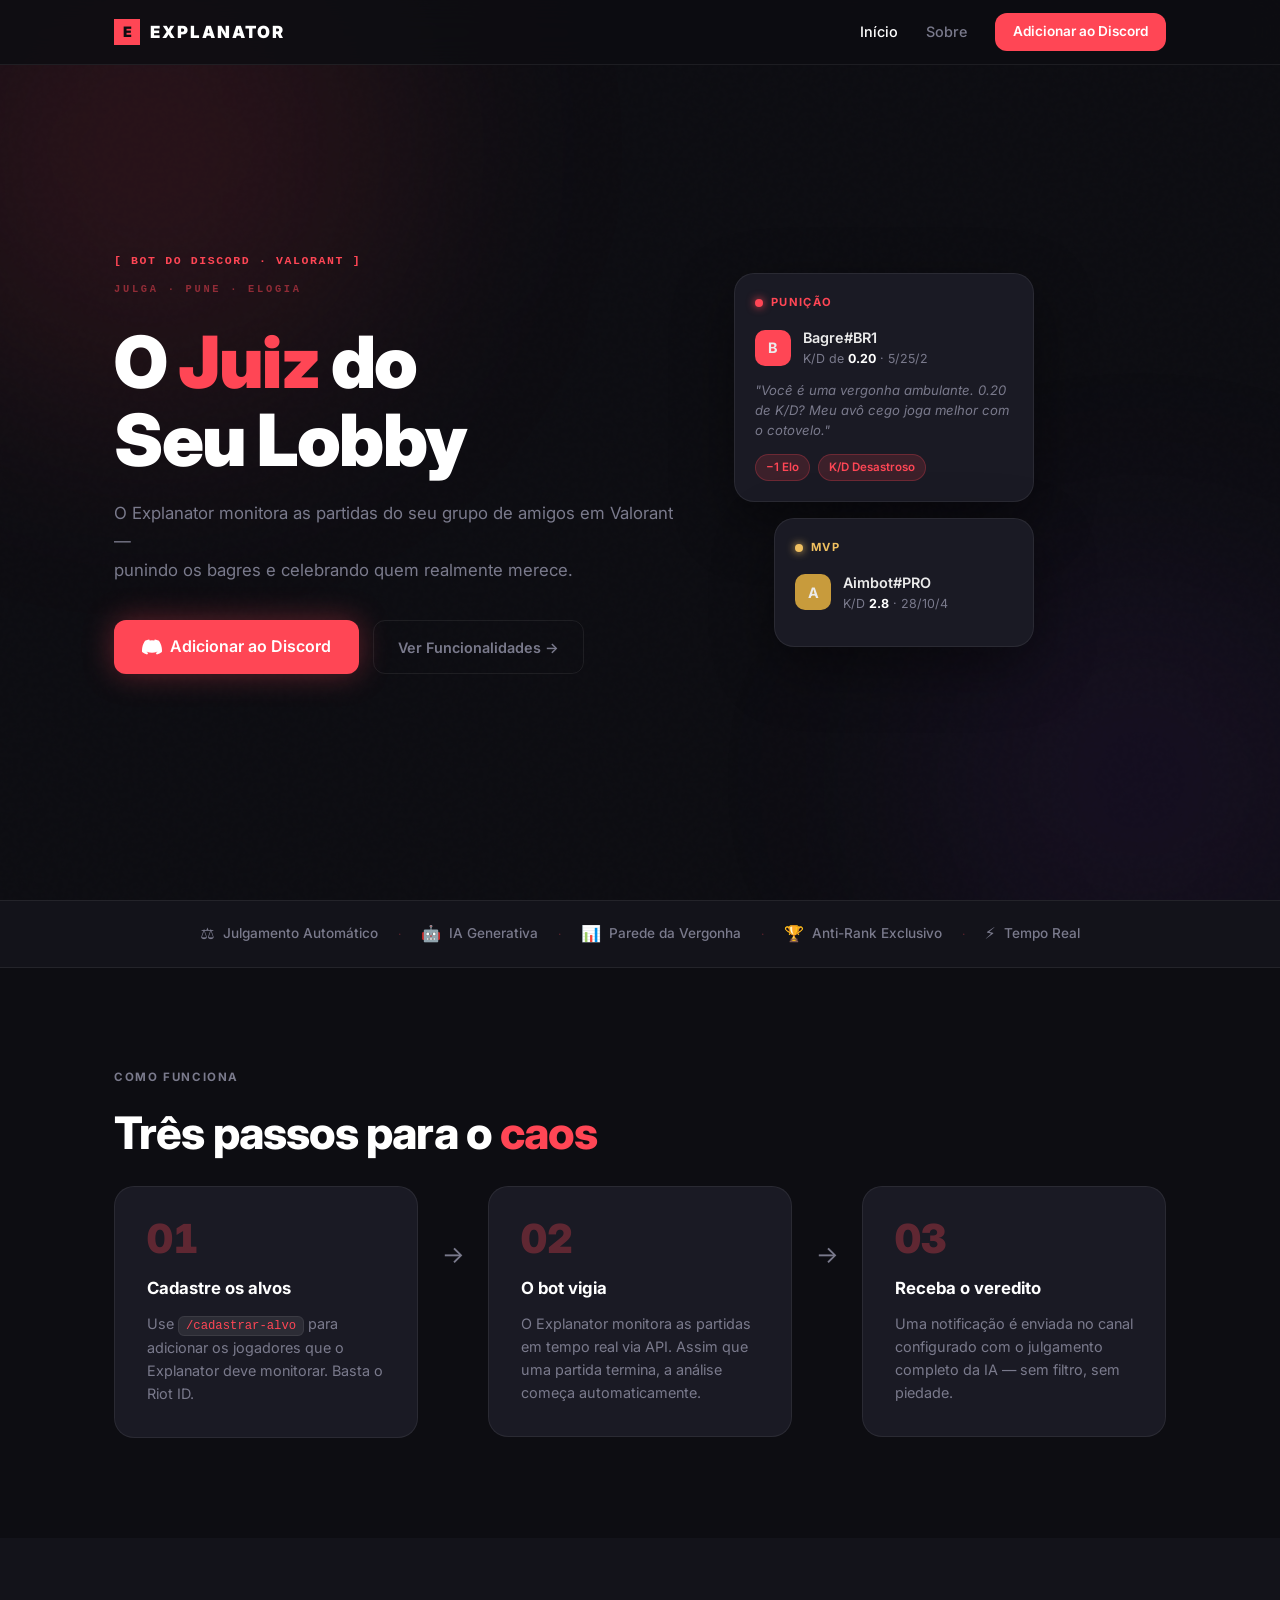
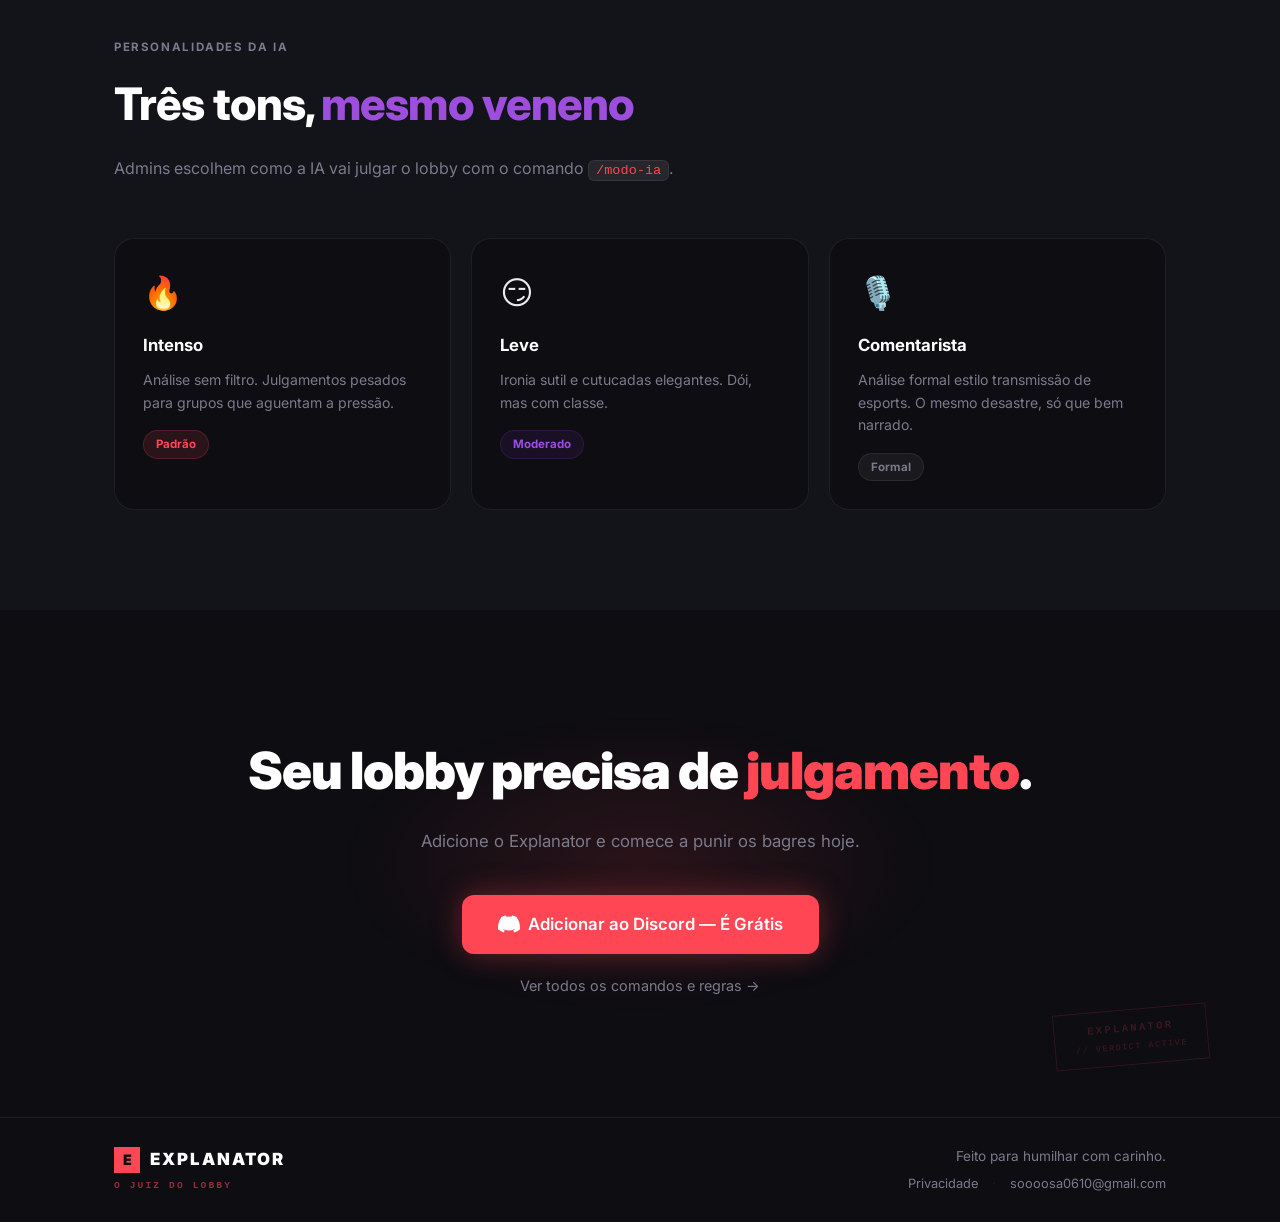
==== website/index.html @ d14800c5 "site do bot" ====
<!DOCTYPE html>
<html lang="pt-BR">
<head>
  <meta charset="UTF-8" />
  <meta name="viewport" content="width=device-width, initial-scale=1.0" />
  <title>Explanator — O Juiz do Lobby</title>
  <link rel="stylesheet" href="styles.css" />
  <link rel="preconnect" href="https://fonts.googleapis.com" />
  <link href="https://fonts.googleapis.com/css2?family=Inter:wght@300;400;500;600;700;900&display=swap" rel="stylesheet" />
</head>
<body>

  <!-- NAV -->
  <nav class="nav">
    <div class="nav-inner">
      <a href="index.html" class="nav-logo">
        <span class="logo-mark">E</span>
        <span class="logo-text">EXPLANATOR</span>
      </a>
      <div class="nav-links">
        <a href="index.html" class="nav-link active">Início</a>
        <a href="sobre.html" class="nav-link">Sobre</a>
        <a href="https://discord.com/oauth2/authorize?client_id=1485752489520136362&permissions=8&integration_type=0&scope=bot+applications.commands" target="_blank" class="btn btn-nav">Adicionar ao Discord</a>
      </div>
    </div>
  </nav>

  <!-- HERO -->
  <section class="hero">
    <div class="hero-noise"></div>
    <div class="hero-glow glow-red"></div>
    <div class="hero-glow glow-purple"></div>

    <div class="hero-inner">
    <div class="hero-content">
      <div class="hero-tag">[ Bot do Discord · Valorant ]</div>
      <div class="brand-tagline">JULGA · PUNE · ELOGIA</div>
      <h1 class="hero-title">
        O <span class="text-red">Juiz</span> do<br />Seu Lobby
      </h1>
      <p class="hero-subtitle">
        O Explanator monitora as partidas do seu grupo de amigos em Valorant —<br />
        punindo os bagres e celebrando quem realmente merece.
      </p>
      <div class="hero-actions">
        <a href="https://discord.com/oauth2/authorize?client_id=1485752489520136362&permissions=8&integration_type=0&scope=bot+applications.commands" target="_blank" class="btn btn-primary">
          <svg width="20" height="20" viewBox="0 0 24 24" fill="currentColor"><path d="M20.317 4.37a19.791 19.791 0 0 0-4.885-1.515.074.074 0 0 0-.079.037c-.21.375-.444.864-.608 1.25a18.27 18.27 0 0 0-5.487 0 12.64 12.64 0 0 0-.617-1.25.077.077 0 0 0-.079-.037A19.736 19.736 0 0 0 3.677 4.37a.07.07 0 0 0-.032.027C.533 9.046-.32 13.58.099 18.057a.082.082 0 0 0 .031.057 19.9 19.9 0 0 0 5.993 3.03.078.078 0 0 0 .084-.028c.462-.63.874-1.295 1.226-1.994a.076.076 0 0 0-.041-.106 13.107 13.107 0 0 1-1.872-.892.077.077 0 0 1-.008-.128 10.2 10.2 0 0 0 .372-.292.074.074 0 0 1 .077-.01c3.928 1.793 8.18 1.793 12.062 0a.074.074 0 0 1 .078.01c.12.098.246.198.373.292a.077.077 0 0 1-.006.127 12.299 12.299 0 0 1-1.873.892.077.077 0 0 0-.041.107c.36.698.772 1.362 1.225 1.993a.076.076 0 0 0 .084.028 19.839 19.839 0 0 0 6.002-3.03.077.077 0 0 0 .032-.054c.5-5.177-.838-9.674-3.549-13.66a.061.061 0 0 0-.031-.03z"/></svg>
          Adicionar ao Discord
        </a>
        <a href="sobre.html" class="btn btn-ghost">Ver Funcionalidades →</a>
      </div>
    </div>

    <div class="hero-card-float">
      <div class="notif-card">
        <div class="notif-header">
          <span class="notif-dot red"></span>
          <span class="notif-label">PUNIÇÃO</span>
        </div>
        <div class="notif-player">
          <div class="notif-avatar red">B</div>
          <div>
            <div class="notif-name">Bagre#BR1</div>
            <div class="notif-sub">K/D de <strong>0.20</strong> · 5/25/2</div>
          </div>
        </div>
        <p class="notif-text">"Você é uma vergonha ambulante. 0.20 de K/D? Meu avô cego joga melhor com o cotovelo."</p>
        <div class="notif-footer">
          <span class="tag red">−1 Elo</span>
          <span class="tag red">K/D Desastroso</span>
        </div>
      </div>

      <div class="notif-card notif-card-sm">
        <div class="notif-header">
          <span class="notif-dot gold"></span>
          <span class="notif-label gold">MVP</span>
        </div>
        <div class="notif-player">
          <div class="notif-avatar gold">A</div>
          <div>
            <div class="notif-name">Aimbot#PRO</div>
            <div class="notif-sub">K/D <strong>2.8</strong> · 28/10/4</div>
          </div>
        </div>
      </div>
    </div>
    </div>
  </section>

  <!-- FEATURES STRIP -->
  <section class="features-strip">
    <div class="strip-inner">
      <div class="feature-item"><span class="feature-icon">⚖️</span><span>Julgamento Automático</span></div>
      <div class="feature-sep">·</div>
      <div class="feature-item"><span class="feature-icon">🤖</span><span>IA Generativa</span></div>
      <div class="feature-sep">·</div>
      <div class="feature-item"><span class="feature-icon">📊</span><span>Parede da Vergonha</span></div>
      <div class="feature-sep">·</div>
      <div class="feature-item"><span class="feature-icon">🏆</span><span>Anti-Rank Exclusivo</span></div>
      <div class="feature-sep">·</div>
      <div class="feature-item"><span class="feature-icon">⚡</span><span>Tempo Real</span></div>
    </div>
  </section>

  <!-- HOW IT WORKS -->
  <section class="section">
    <div class="container">
      <div class="section-label">Como Funciona</div>
      <h2 class="section-title">Três passos para o <span class="text-red">caos</span></h2>

      <div class="steps">
        <div class="step">
          <div class="step-num">01</div>
          <h3>Cadastre os alvos</h3>
          <p>Use <code>/cadastrar-alvo</code> para adicionar os jogadores que o Explanator deve monitorar. Basta o Riot ID.</p>
        </div>
        <div class="step-arrow">→</div>
        <div class="step">
          <div class="step-num">02</div>
          <h3>O bot vigia</h3>
          <p>O Explanator monitora as partidas em tempo real via API. Assim que uma partida termina, a análise começa automaticamente.</p>
        </div>
        <div class="step-arrow">→</div>
        <div class="step">
          <div class="step-num">03</div>
          <h3>Receba o veredito</h3>
          <p>Uma notificação é enviada no canal configurado com o julgamento completo da IA — sem filtro, sem piedade.</p>
        </div>
      </div>
    </div>
  </section>

  <!-- PERSONAS -->
  <section class="section section-dark">
    <div class="container">
      <div class="section-label">Personalidades da IA</div>
      <h2 class="section-title">Três tons, <span class="text-purple">mesmo veneno</span></h2>
      <p class="section-desc">Admins escolhem como a IA vai julgar o lobby com o comando <code>/modo-ia</code>.</p>

      <div class="personas">
        <div class="persona-card">
          <div class="persona-icon">🔥</div>
          <div class="persona-name">Intenso</div>
          <p>Análise sem filtro. Julgamentos pesados para grupos que aguentam a pressão.</p>
          <div class="persona-tag red">Padrão</div>
        </div>
        <div class="persona-card">
          <div class="persona-icon">😏</div>
          <div class="persona-name">Leve</div>
          <p>Ironia sutil e cutucadas elegantes. Dói, mas com classe.</p>
          <div class="persona-tag purple">Moderado</div>
        </div>
        <div class="persona-card">
          <div class="persona-icon">🎙️</div>
          <div class="persona-name">Comentarista</div>
          <p>Análise formal estilo transmissão de esports. O mesmo desastre, só que bem narrado.</p>
          <div class="persona-tag gray">Formal</div>
        </div>
      </div>
    </div>
  </section>

  <!-- CTA -->
  <section class="cta-section">
    <div class="cta-glow"></div>
    <div class="cta-stamp">
      <span>EXPLANATOR</span>
      <span class="stamp-sub">// VERDICT ACTIVE</span>
    </div>
    <div class="container cta-inner">
      <h2 class="cta-title">Seu lobby precisa de <span class="text-red">julgamento</span>.</h2>
      <p class="cta-sub">Adicione o Explanator e comece a punir os bagres hoje.</p>
      <a href="https://discord.com/oauth2/authorize?client_id=1485752489520136362&permissions=8&integration_type=0&scope=bot+applications.commands" target="_blank" class="btn btn-primary btn-lg">
        <svg width="22" height="22" viewBox="0 0 24 24" fill="currentColor"><path d="M20.317 4.37a19.791 19.791 0 0 0-4.885-1.515.074.074 0 0 0-.079.037c-.21.375-.444.864-.608 1.25a18.27 18.27 0 0 0-5.487 0 12.64 12.64 0 0 0-.617-1.25.077.077 0 0 0-.079-.037A19.736 19.736 0 0 0 3.677 4.37a.07.07 0 0 0-.032.027C.533 9.046-.32 13.58.099 18.057a.082.082 0 0 0 .031.057 19.9 19.9 0 0 0 5.993 3.03.078.078 0 0 0 .084-.028c.462-.63.874-1.295 1.226-1.994a.076.076 0 0 0-.041-.106 13.107 13.107 0 0 1-1.872-.892.077.077 0 0 1-.008-.128 10.2 10.2 0 0 0 .372-.292.074.074 0 0 1 .077-.01c3.928 1.793 8.18 1.793 12.062 0a.074.074 0 0 1 .078.01c.12.098.246.198.373.292a.077.077 0 0 1-.006.127 12.299 12.299 0 0 1-1.873.892.077.077 0 0 0-.041.107c.36.698.772 1.362 1.225 1.993a.076.076 0 0 0 .084.028 19.839 19.839 0 0 0 6.002-3.03.077.077 0 0 0 .032-.054c.5-5.177-.838-9.674-3.549-13.66a.061.061 0 0 0-.031-.03z"/></svg>
        Adicionar ao Discord — É Grátis
      </a>
      <a href="sobre.html" class="cta-link">Ver todos os comandos e regras →</a>
    </div>
  </section>

  <!-- FOOTER -->
  <footer class="footer">
    <div class="container footer-inner">
      <div class="footer-brand">
        <span class="nav-logo">
          <span class="logo-mark">E</span>
          <span class="logo-text">EXPLANATOR</span>
        </span>
        <span class="footer-tagline">O JUIZ DO LOBBY</span>
      </div>
      <div class="footer-right">
        <span class="footer-copy">Feito para humilhar com carinho.</span>
        <div class="footer-links">
          <a href="privacidade.html" class="footer-link">Privacidade</a>
          <span class="footer-sep">·</span>
          <a href="mailto:soooosa0610@gmail.com" class="footer-link">soooosa0610@gmail.com</a>
        </div>
      </div>
    </div>
  </footer>

  <script src="script.js"></script>
</body>
</html>
---- website/styles.css ----
/* === RESET & BASE === */
*, *::before, *::after { box-sizing: border-box; margin: 0; padding: 0; }

:root {
  --red:       #FF4655;
  --red-dark:  #BD3944;
  --purple:    #7B2FBE;
  --purple-lt: #9D4EDD;
  --gold:      #C89B3C;
  --gold-lt:   #F0C060;
  --bg:        #0D0D12;
  --bg-2:      #13131A;
  --bg-3:      #1A1A24;
  --border:    rgba(255,255,255,0.07);
  --text:      #EBEBEB;
  --text-muted:#7A7A8C;
  --radius:    12px;
  --radius-lg: 20px;

  /* Emil Kowalski: custom easing curves — built-in easings are too weak */
  --ease-out:    cubic-bezier(0.23, 1, 0.32, 1);
  --ease-in-out: cubic-bezier(0.77, 0, 0.175, 1);
  --ease-ui:     cubic-bezier(0.16, 1, 0.3, 1);
}

html { scroll-behavior: smooth; }

body {
  font-family: 'Inter', system-ui, sans-serif;
  background: var(--bg);
  color: var(--text);
  line-height: 1.6;
  overflow-x: hidden;
}

a { color: inherit; text-decoration: none; }
strong { color: #fff; }
code {
  background: rgba(255,255,255,0.08);
  border: 1px solid var(--border);
  border-radius: 6px;
  padding: 2px 7px;
  font-size: 0.85em;
  font-family: 'Courier New', monospace;
  color: var(--red);
  white-space: nowrap;
}

.container { max-width: 1100px; margin: 0 auto; padding: 0 24px; }

/* === NAV === */
.nav {
  position: fixed;
  top: 0; left: 0; right: 0;
  z-index: 100;
  background: rgba(13,13,18,0.85);
  backdrop-filter: blur(16px);
  border-bottom: 1px solid var(--border);
  transition: box-shadow 200ms var(--ease-out);
}
.nav-inner {
  max-width: 1100px;
  margin: 0 auto;
  padding: 0 24px;
  height: 64px;
  display: flex;
  align-items: center;
  justify-content: space-between;
}
.nav-logo {
  display: inline-flex;
  align-items: center;
  gap: 10px;
  cursor: pointer;
  text-decoration: none;
  color: inherit;
}
.logo-mark {
  display: inline-flex;
  align-items: center;
  justify-content: center;
  width: 26px;
  height: 26px;
  background: var(--red);
  color: #0D0D12;
  font-weight: 900;
  font-size: 0.9rem;
  letter-spacing: -0.04em;
  flex-shrink: 0;
}
.logo-text {
  font-weight: 900;
  font-size: 1.05rem;
  letter-spacing: 0.12em;
  color: #fff;
}
.nav-links { display: flex; align-items: center; gap: 28px; }
.nav-link {
  font-size: 0.9rem;
  color: var(--text-muted);
  font-weight: 500;
  transition: color 180ms var(--ease-out);
}
.nav-link:hover, .nav-link.active { color: #fff; }

/* === BUTTONS ===
   Emil: specify exact transition properties, never `all`
   Emil: scale(0.97) on :active gives instant tactile feedback */
.btn {
  display: inline-flex;
  align-items: center;
  gap: 8px;
  padding: 10px 20px;
  border-radius: var(--radius);
  font-weight: 600;
  font-size: 0.9rem;
  cursor: pointer;
  transition: background-color 160ms var(--ease-out),
              transform 160ms var(--ease-out),
              box-shadow 160ms var(--ease-out),
              border-color 160ms var(--ease-out),
              color 160ms var(--ease-out);
  border: none;
  white-space: nowrap;
}
.btn:active { transform: scale(0.97); }

.btn-nav {
  background: var(--red);
  color: #fff;
  padding: 8px 18px;
  font-size: 0.85rem;
}
.btn-nav:active { transform: scale(0.97); }

.btn-primary {
  background: var(--red);
  color: #fff;
  padding: 14px 28px;
  font-size: 1rem;
  box-shadow: 0 0 30px rgba(255,70,85,0.35);
}
.btn-primary:active {
  transform: scale(0.97);
  box-shadow: 0 0 20px rgba(255,70,85,0.25);
}

.btn-ghost {
  background: transparent;
  color: var(--text-muted);
  border: 1px solid var(--border);
  padding: 14px 24px;
}
.btn-ghost:active { transform: scale(0.97); }
.btn-lg { padding: 16px 36px; font-size: 1.05rem; }

/* Hover only on devices that support it */
@media (hover: hover) and (pointer: fine) {
  .btn-nav:hover { background: var(--red-dark); transform: translateY(-1px); }
  .btn-primary:hover {
    background: var(--red-dark);
    transform: translateY(-2px);
    box-shadow: 0 0 40px rgba(255,70,85,0.5);
  }
  .btn-ghost:hover {
    color: #fff;
    border-color: rgba(255,255,255,0.2);
    background: rgba(255,255,255,0.04);
  }
}

/* === HERO === */
.hero {
  min-height: 100vh;
  position: relative;
  overflow: hidden;
  display: flex;
  align-items: center;
}

.hero-inner {
  position: relative;
  z-index: 1;
  max-width: 1100px;
  width: 100%;
  margin: 0 auto;
  padding: 100px 24px 80px;
  display: flex;
  align-items: center;
  gap: 60px;
}

.hero-noise {
  position: fixed;
  inset: 0;
  background-image: url("data:image/svg+xml,%3Csvg viewBox='0 0 200 200' xmlns='http://www.w3.org/2000/svg'%3E%3Cfilter id='n'%3E%3CfeTurbulence type='fractalNoise' baseFrequency='0.9' numOctaves='4' stitchTiles='stitch'/%3E%3C/filter%3E%3Crect width='100%25' height='100%25' filter='url(%23n)' opacity='0.03'/%3E%3C/svg%3E");
  pointer-events: none;
  z-index: 0;
  opacity: 0.4;
}

.hero-glow {
  position: absolute;
  border-radius: 50%;
  filter: blur(120px);
  pointer-events: none;
  z-index: 0;
}
.glow-red {
  width: 500px; height: 500px;
  background: rgba(255,70,85,0.12);
  top: -100px; left: -100px;
}
.glow-purple {
  width: 400px; height: 400px;
  background: rgba(123,47,190,0.1);
  bottom: -80px; right: -60px;
}

.hero-content {
  flex: 1;
  max-width: 560px;
}
.hero-tag {
  display: inline-block;
  color: var(--red);
  font-size: 0.72rem;
  font-weight: 700;
  letter-spacing: 0.14em;
  text-transform: uppercase;
  margin-bottom: 10px;
  font-family: 'Courier New', monospace;
}
.brand-tagline {
  display: block;
  font-size: 0.65rem;
  font-weight: 700;
  letter-spacing: 0.26em;
  color: rgba(255,70,85,0.5);
  font-family: 'Courier New', monospace;
  text-transform: uppercase;
  margin-bottom: 26px;
}
.hero-title {
  font-size: clamp(2.8rem, 6vw, 4.5rem);
  font-weight: 900;
  line-height: 1.08;
  letter-spacing: -0.02em;
  margin-bottom: 20px;
  color: #fff;
}
.hero-subtitle {
  font-size: 1.05rem;
  color: var(--text-muted);
  line-height: 1.7;
  margin-bottom: 36px;
}
.hero-actions { display: flex; gap: 14px; flex-wrap: wrap; }

/* Emil: sine-in-out (0.37,0,0.63,1) para oscilação contínua.
   A curva custom --ease-in-out é agressiva demais para loops — quase para
   nos extremos e acelera forte no meio, criando o aspecto "travado". */
.hero-card-float {
  position: relative;
  z-index: 1;
  flex-shrink: 0;
  display: flex;
  flex-direction: column;
  gap: 16px;
  animation: floatMain 5s cubic-bezier(0.37, 0, 0.63, 1) infinite;
}

/* Card menor flutua independente: timing e delay diferentes para não sincronizar */
.notif-card-sm {
  animation: floatSm 4.3s cubic-bezier(0.37, 0, 0.63, 1) infinite;
  animation-delay: -1.8s;
}

@keyframes floatMain {
  0%, 100% { transform: translateY(0px) rotate(-0.4deg); }
  50%       { transform: translateY(-14px) rotate(0.4deg); }
}

@keyframes floatSm {
  0%, 100% { transform: translateY(0px) rotate(0.3deg); }
  50%       { transform: translateY(-7px) rotate(-0.3deg); }
}

.notif-card {
  background: var(--bg-3);
  border: 1px solid var(--border);
  border-radius: var(--radius-lg);
  padding: 20px;
  width: 300px;
  backdrop-filter: blur(10px);
  box-shadow: 0 20px 60px rgba(0,0,0,0.4);
}
.notif-card-sm { width: 260px; align-self: flex-end; }

.notif-header {
  display: flex;
  align-items: center;
  gap: 8px;
  margin-bottom: 14px;
}
.notif-dot {
  width: 8px; height: 8px;
  border-radius: 50%;
  flex-shrink: 0;
}
.notif-dot.red { background: var(--red); box-shadow: 0 0 8px var(--red); }
.notif-dot.gold { background: var(--gold-lt); box-shadow: 0 0 8px var(--gold-lt); }

.notif-label {
  font-size: 0.7rem;
  font-weight: 700;
  letter-spacing: 0.12em;
  color: var(--red);
}
.notif-label.gold { color: var(--gold-lt); }

.notif-player {
  display: flex;
  align-items: center;
  gap: 12px;
  margin-bottom: 12px;
}
.notif-avatar {
  width: 36px; height: 36px;
  border-radius: 10px;
  background: var(--red);
  display: flex;
  align-items: center;
  justify-content: center;
  font-weight: 700;
  font-size: 0.9rem;
  flex-shrink: 0;
}
.notif-avatar.gold { background: var(--gold); }

.notif-name { font-weight: 600; font-size: 0.9rem; }
.notif-sub { font-size: 0.78rem; color: var(--text-muted); }

.notif-text {
  font-size: 0.82rem;
  color: var(--text-muted);
  line-height: 1.5;
  margin-bottom: 14px;
  font-style: italic;
}
.notif-footer { display: flex; gap: 8px; flex-wrap: wrap; }

/* tags */
.tag {
  font-size: 0.72rem;
  font-weight: 600;
  padding: 3px 10px;
  border-radius: 100px;
}
.tag.red { background: rgba(255,70,85,0.15); color: var(--red); border: 1px solid rgba(255,70,85,0.25); }
.tag.purple { background: rgba(123,47,190,0.15); color: var(--purple-lt); border: 1px solid rgba(123,47,190,0.25); }
.tag.gray { background: rgba(255,255,255,0.06); color: var(--text-muted); border: 1px solid var(--border); }
.tag.gold { background: rgba(200,155,60,0.15); color: var(--gold-lt); border: 1px solid rgba(200,155,60,0.25); }

/* === FEATURES STRIP === */
.features-strip {
  border-top: 1px solid var(--border);
  border-bottom: 1px solid var(--border);
  background: var(--bg-2);
  padding: 20px 24px;
}
.strip-inner {
  max-width: 1100px;
  margin: 0 auto;
  display: flex;
  align-items: center;
  justify-content: center;
  gap: 20px;
  flex-wrap: wrap;
}
.feature-item {
  display: flex;
  align-items: center;
  gap: 8px;
  font-size: 0.85rem;
  font-weight: 500;
  color: var(--text-muted);
}
.feature-icon { font-size: 1rem; }
.feature-sep { color: var(--red); opacity: 0.3; font-size: 0.75rem; }

/* === SECTIONS === */
.section { padding: 100px 0; }
.section-dark { background: var(--bg-2); }

.section-label {
  font-size: 0.72rem;
  font-weight: 700;
  letter-spacing: 0.14em;
  text-transform: uppercase;
  color: var(--text-muted);
  margin-bottom: 12px;
}
.red-label { color: var(--red); }
.gold-label { color: var(--gold-lt); }
.purple-label { color: var(--purple-lt); }

.section-title {
  font-size: clamp(1.8rem, 4vw, 2.8rem);
  font-weight: 800;
  letter-spacing: -0.02em;
  margin-bottom: 16px;
  color: #fff;
}
.section-desc {
  color: var(--text-muted);
  font-size: 1rem;
  margin-bottom: 56px;
  max-width: 560px;
}

.text-red { color: var(--red); }
.text-purple { color: var(--purple-lt); }
.text-gold { color: var(--gold-lt); }

/* === STEPS === */
.steps {
  display: flex;
  align-items: flex-start;
  gap: 24px;
  flex-wrap: wrap;
}
.step {
  flex: 1;
  min-width: 220px;
  background: var(--bg-3);
  border: 1px solid var(--border);
  border-radius: var(--radius-lg);
  padding: 32px;
}
.step-num {
  font-size: 2.5rem;
  font-weight: 900;
  color: var(--red);
  opacity: 0.3;
  line-height: 1;
  margin-bottom: 16px;
  font-variant-numeric: tabular-nums;
}
.step h3 { font-size: 1.05rem; font-weight: 700; margin-bottom: 10px; color: #fff; }
.step p { font-size: 0.9rem; color: var(--text-muted); line-height: 1.6; }
.step-arrow {
  font-size: 1.5rem;
  color: var(--text-muted);
  margin-top: 50px;
  flex-shrink: 0;
}

/* === PERSONAS === */
.personas {
  display: grid;
  grid-template-columns: repeat(auto-fit, minmax(240px, 1fr));
  gap: 20px;
}
.persona-card {
  background: var(--bg);
  border: 1px solid var(--border);
  border-radius: var(--radius-lg);
  padding: 28px;
  transition: border-color 200ms var(--ease-out),
              transform 200ms var(--ease-out);
}
.persona-icon { font-size: 2rem; margin-bottom: 14px; }
.persona-name { font-size: 1.05rem; font-weight: 700; color: #fff; margin-bottom: 10px; }
.persona-card p { font-size: 0.88rem; color: var(--text-muted); line-height: 1.6; margin-bottom: 16px; }
.persona-tag { display: inline-block; font-size: 0.72rem; font-weight: 700; padding: 4px 12px; border-radius: 100px; }
.persona-tag.red { background: rgba(255,70,85,0.12); color: var(--red); border: 1px solid rgba(255,70,85,0.2); }
.persona-tag.purple { background: rgba(123,47,190,0.12); color: var(--purple-lt); border: 1px solid rgba(123,47,190,0.2); }
.persona-tag.gray { background: rgba(255,255,255,0.05); color: var(--text-muted); border: 1px solid var(--border); }

@media (hover: hover) and (pointer: fine) {
  .persona-card:hover { border-color: rgba(255,255,255,0.15); transform: translateY(-4px); }
}

/* === CTA === */
.cta-section {
  padding: 120px 24px;
  text-align: center;
  position: relative;
  overflow: hidden;
}
.cta-glow {
  position: absolute;
  width: 600px; height: 300px;
  background: radial-gradient(ellipse, rgba(255,70,85,0.12) 0%, transparent 70%);
  top: 50%; left: 50%;
  transform: translate(-50%, -50%);
  pointer-events: none;
}
.cta-inner { position: relative; z-index: 1; }
.cta-title {
  font-size: clamp(2rem, 5vw, 3.2rem);
  font-weight: 900;
  letter-spacing: -0.02em;
  margin-bottom: 16px;
  color: #fff;
}
.cta-sub { font-size: 1.05rem; color: var(--text-muted); margin-bottom: 40px; }
.cta-link {
  display: block;
  margin-top: 20px;
  font-size: 0.9rem;
  color: var(--text-muted);
  transition: color 180ms var(--ease-out);
}
.cta-link:hover { color: #fff; }

.cta-stamp {
  position: absolute;
  bottom: 52px;
  right: 72px;
  display: flex;
  flex-direction: column;
  align-items: center;
  gap: 3px;
  border: 1.5px solid rgba(255,70,85,0.15);
  padding: 10px 20px;
  transform: rotate(-5deg);
  pointer-events: none;
  font-family: 'Courier New', monospace;
  font-weight: 700;
  letter-spacing: 0.22em;
  color: rgba(255,70,85,0.18);
  font-size: 0.66rem;
  text-transform: uppercase;
  user-select: none;
}
.stamp-sub {
  font-size: 0.55rem;
  letter-spacing: 0.15em;
  opacity: 0.85;
}
@media (max-width: 860px) { .cta-stamp { display: none; } }

/* === FOOTER === */
.footer {
  border-top: 1px solid var(--border);
  padding: 28px 24px;
}
.footer-inner {
  display: flex;
  align-items: center;
  justify-content: space-between;
  flex-wrap: wrap;
  gap: 12px;
}
.footer-copy { font-size: 0.85rem; color: var(--text-muted); }
.footer-brand { display: flex; flex-direction: column; gap: 5px; }
.footer-tagline {
  font-size: 0.6rem;
  font-weight: 700;
  letter-spacing: 0.22em;
  color: rgba(255,70,85,0.55);
  font-family: 'Courier New', monospace;
  text-transform: uppercase;
}
.footer-right {
  display: flex;
  flex-direction: column;
  align-items: flex-end;
  gap: 6px;
}
.footer-links { display: flex; align-items: center; gap: 14px; }
.footer-link {
  font-size: 0.8rem;
  color: var(--text-muted);
  transition: color 180ms var(--ease-out);
}
.footer-link:hover { color: #fff; }
.footer-sep { color: var(--border); font-size: 0.8rem; }

/* === PRIVACY DOC === */
.privacy-doc {
  max-width: 760px;
  display: flex;
  flex-direction: column;
  gap: 48px;
}
.privacy-block h2 {
  font-size: 1rem;
  font-weight: 700;
  color: #fff;
  margin-bottom: 14px;
}
.privacy-block p {
  font-size: 0.95rem;
  color: var(--text-muted);
  line-height: 1.75;
}
.privacy-block p + p { margin-top: 12px; }
.privacy-list {
  list-style: none;
  padding: 0;
  margin: 14px 0;
  display: flex;
  flex-direction: column;
  gap: 10px;
}
.privacy-list li {
  font-size: 0.92rem;
  color: var(--text-muted);
  line-height: 1.6;
  padding-left: 16px;
  position: relative;
}
.privacy-list li::before {
  content: '·';
  position: absolute;
  left: 0;
  color: var(--red);
  font-weight: 700;
}
.privacy-link {
  color: var(--red);
  text-decoration: underline;
  text-underline-offset: 3px;
  text-decoration-color: rgba(255,70,85,0.4);
  transition: text-decoration-color 180ms var(--ease-out);
}
.privacy-link:hover { text-decoration-color: var(--red); }

/* === PAGE HERO (sobre.html) === */
.page-hero {
  padding: 140px 24px 80px;
  position: relative;
  overflow: hidden;
  border-bottom: 1px solid var(--border);
  background: var(--bg-2);
}
.page-hero-title {
  font-size: clamp(2.2rem, 5vw, 3.4rem);
  font-weight: 900;
  letter-spacing: -0.02em;
  margin-bottom: 14px;
  color: #fff;
}
.page-hero-sub {
  font-size: 1.05rem;
  color: var(--text-muted);
  max-width: 500px;
}
.page-hero-stamp {
  position: absolute;
  top: 50%;
  right: 10%;
  transform: translateY(-50%) rotate(-8deg);
  display: flex;
  flex-direction: column;
  align-items: center;
  gap: 4px;
  border: 1.5px solid rgba(255,70,85,0.12);
  padding: 12px 22px;
  pointer-events: none;
  font-family: 'Courier New', monospace;
  font-weight: 700;
  letter-spacing: 0.22em;
  color: rgba(255,70,85,0.15);
  font-size: 0.68rem;
  text-transform: uppercase;
  user-select: none;
}
.page-hero-stamp .stamp-sub { font-size: 0.56rem; opacity: 0.85; }
@media (max-width: 860px) { .page-hero-stamp { display: none; } }

/* === RULES GRID === */
.rules-grid {
  display: grid;
  grid-template-columns: repeat(auto-fill, minmax(240px, 1fr));
  gap: 20px;
}
.wide-card { grid-column: 1 / -1; }

.rule-card {
  border-radius: var(--radius-lg);
  padding: 28px;
  border: 1px solid;
  transition: transform 200ms var(--ease-out);
}

.red-card {
  background: rgba(255,70,85,0.05);
  border-color: rgba(255,70,85,0.15);
}
.gold-card {
  background: rgba(200,155,60,0.05);
  border-color: rgba(200,155,60,0.15);
}

@media (hover: hover) and (pointer: fine) {
  .rule-card:hover { transform: translateY(-3px); }
}

.rule-icon { font-size: 1.8rem; margin-bottom: 14px; }
.rule-card h3 { font-size: 1rem; font-weight: 700; color: #fff; margin-bottom: 10px; }
.rule-card p { font-size: 0.88rem; color: var(--text-muted); line-height: 1.6; }

.rule-exception {
  margin-top: 16px;
  padding-top: 14px;
  border-top: 1px solid var(--border);
  display: flex;
  align-items: center;
  gap: 10px;
  flex-wrap: wrap;
  font-size: 0.82rem;
  color: var(--text-muted);
}

/* === ANTI-RANK === */
.antirank-layout {
  display: grid;
  grid-template-columns: 1fr 1fr;
  gap: 40px;
  align-items: center;
}
@media (max-width: 700px) { .antirank-layout { grid-template-columns: 1fr; } }

.antirank-item {
  display: flex;
  align-items: flex-start;
  gap: 14px;
  margin-bottom: 24px;
  font-size: 0.95rem;
  color: var(--text-muted);
}
.antirank-bullet {
  width: 10px; height: 10px;
  border-radius: 50%;
  flex-shrink: 0;
  margin-top: 6px;
}
.antirank-bullet.red { background: var(--red); box-shadow: 0 0 8px var(--red); }
.antirank-bullet.gold { background: var(--gold-lt); box-shadow: 0 0 8px var(--gold-lt); }
.antirank-bullet.purple { background: var(--purple-lt); box-shadow: 0 0 8px var(--purple-lt); }
.antirank-bullet.gray { background: var(--text-muted); }

.leaderboard-preview {
  background: var(--bg-3);
  border: 1px solid var(--border);
  border-radius: var(--radius-lg);
  overflow: hidden;
}
.lb-header {
  background: rgba(255,70,85,0.1);
  border-bottom: 1px solid var(--border);
  padding: 14px 20px;
  font-size: 0.8rem;
  font-weight: 700;
  letter-spacing: 0.06em;
  color: var(--red);
}
.lb-row {
  display: flex;
  align-items: center;
  gap: 12px;
  padding: 14px 20px;
  border-bottom: 1px solid var(--border);
  transition: background 150ms var(--ease-out);
}
.lb-row:hover { background: rgba(255,255,255,0.02); }
.lb-row-1 { background: rgba(255,70,85,0.04); }

.lb-pos { font-size: 0.8rem; font-weight: 700; color: var(--text-muted); width: 20px; }
.lb-avatar {
  width: 32px; height: 32px;
  border-radius: 8px;
  background: var(--red);
  display: flex;
  align-items: center;
  justify-content: center;
  font-weight: 700;
  font-size: 0.85rem;
  flex-shrink: 0;
}
.lb-info { flex: 1; }
.lb-name { font-size: 0.88rem; font-weight: 600; display: block; }
.lb-elo { font-size: 0.75rem; color: var(--text-muted); }
.lb-pts { font-size: 0.88rem; font-weight: 700; }
.lb-pts.red { color: var(--red); }
.lb-footer {
  padding: 10px 20px;
  font-size: 0.75rem;
  color: var(--text-muted);
  text-align: right;
}

/* === COMMANDS === */
.cmd-group-label {
  font-size: 0.72rem;
  font-weight: 700;
  letter-spacing: 0.12em;
  text-transform: uppercase;
  color: var(--text-muted);
  margin-bottom: 14px;
  padding-bottom: 10px;
  border-bottom: 1px solid var(--border);
}
.cmd-group-label + .commands-list { margin-bottom: 40px; }

.commands-list {
  display: grid;
  grid-template-columns: repeat(auto-fill, minmax(300px, 1fr));
  gap: 16px;
}
.commands-list-sm {
  grid-template-columns: repeat(auto-fill, minmax(260px, 1fr));
}
.cmd-card {
  background: var(--bg);
  border: 1px solid var(--border);
  border-radius: var(--radius-lg);
  padding: 24px;
  transition: border-color 200ms var(--ease-out),
              transform 200ms var(--ease-out);
}

@media (hover: hover) and (pointer: fine) {
  .cmd-card:hover { border-color: rgba(255,255,255,0.14); transform: translateY(-2px); }
}

.cmd-top {
  display: flex;
  align-items: center;
  justify-content: space-between;
  margin-bottom: 12px;
  gap: 10px;
}
.cmd-name {
  font-family: 'Courier New', monospace;
  font-size: 0.9rem;
  font-weight: 700;
  color: var(--red);
}
.cmd-badge {
  font-size: 0.68rem;
  font-weight: 700;
  padding: 3px 10px;
  border-radius: 100px;
  background: rgba(255,255,255,0.06);
  color: var(--text-muted);
  border: 1px solid var(--border);
  white-space: nowrap;
  flex-shrink: 0;
}
.cmd-badge.red-badge {
  background: rgba(255,70,85,0.1);
  color: var(--red);
  border-color: rgba(255,70,85,0.2);
}
.cmd-card p { font-size: 0.88rem; color: var(--text-muted); line-height: 1.6; }

/* === SCROLL REVEAL
   Emil: animate from scale(0.96)+opacity, never from nothing.
   Emil: ease-out for entering elements — starts fast, feels responsive.
   Emil: stagger with 50ms between siblings for natural cascade. */
.reveal {
  opacity: 0;
  transform: translateY(16px) scale(0.98);
  transition: opacity 400ms var(--ease-out),
              transform 400ms var(--ease-out);
}
.reveal.visible {
  opacity: 1;
  transform: translateY(0) scale(1);
}

/* Stagger for sibling reveals inside the same grid/flex container */
.reveal.visible:nth-child(2) { transition-delay: 50ms; }
.reveal.visible:nth-child(3) { transition-delay: 100ms; }
.reveal.visible:nth-child(4) { transition-delay: 150ms; }
.reveal.visible:nth-child(5) { transition-delay: 200ms; }
.reveal.visible:nth-child(6) { transition-delay: 250ms; }
.reveal.visible:nth-child(7) { transition-delay: 300ms; }

/* === REDUCED MOTION
   Emil: keep opacity fades (aid comprehension), remove movement */
@media (prefers-reduced-motion: reduce) {
  .hero-card-float { animation: none; }
  .notif-card-sm   { animation: none; }
  .reveal {
    transform: none;
    transition: opacity 200ms ease;
  }
  .btn,
  .persona-card,
  .rule-card,
  .cmd-card {
    transition: opacity 150ms ease, color 150ms ease, background-color 150ms ease;
  }
  .btn:active,
  .persona-card:hover,
  .rule-card:hover,
  .cmd-card:hover {
    transform: none;
  }
}

/* === RESPONSIVE === */
@media (max-width: 860px) {
  .hero-inner {
    flex-direction: column;
    align-items: flex-start;
    padding-top: 120px;
  }
  .hero-card-float { align-self: center; }
  .notif-card { width: 100%; max-width: 340px; }
  .step-arrow { display: none; }
  .steps { flex-direction: column; }
  .nav-links .btn-nav { display: none; }
}
@media (max-width: 500px) {
  .hero-card-float { display: none; }
  .strip-inner { gap: 12px; }
  .feature-sep { display: none; }
}
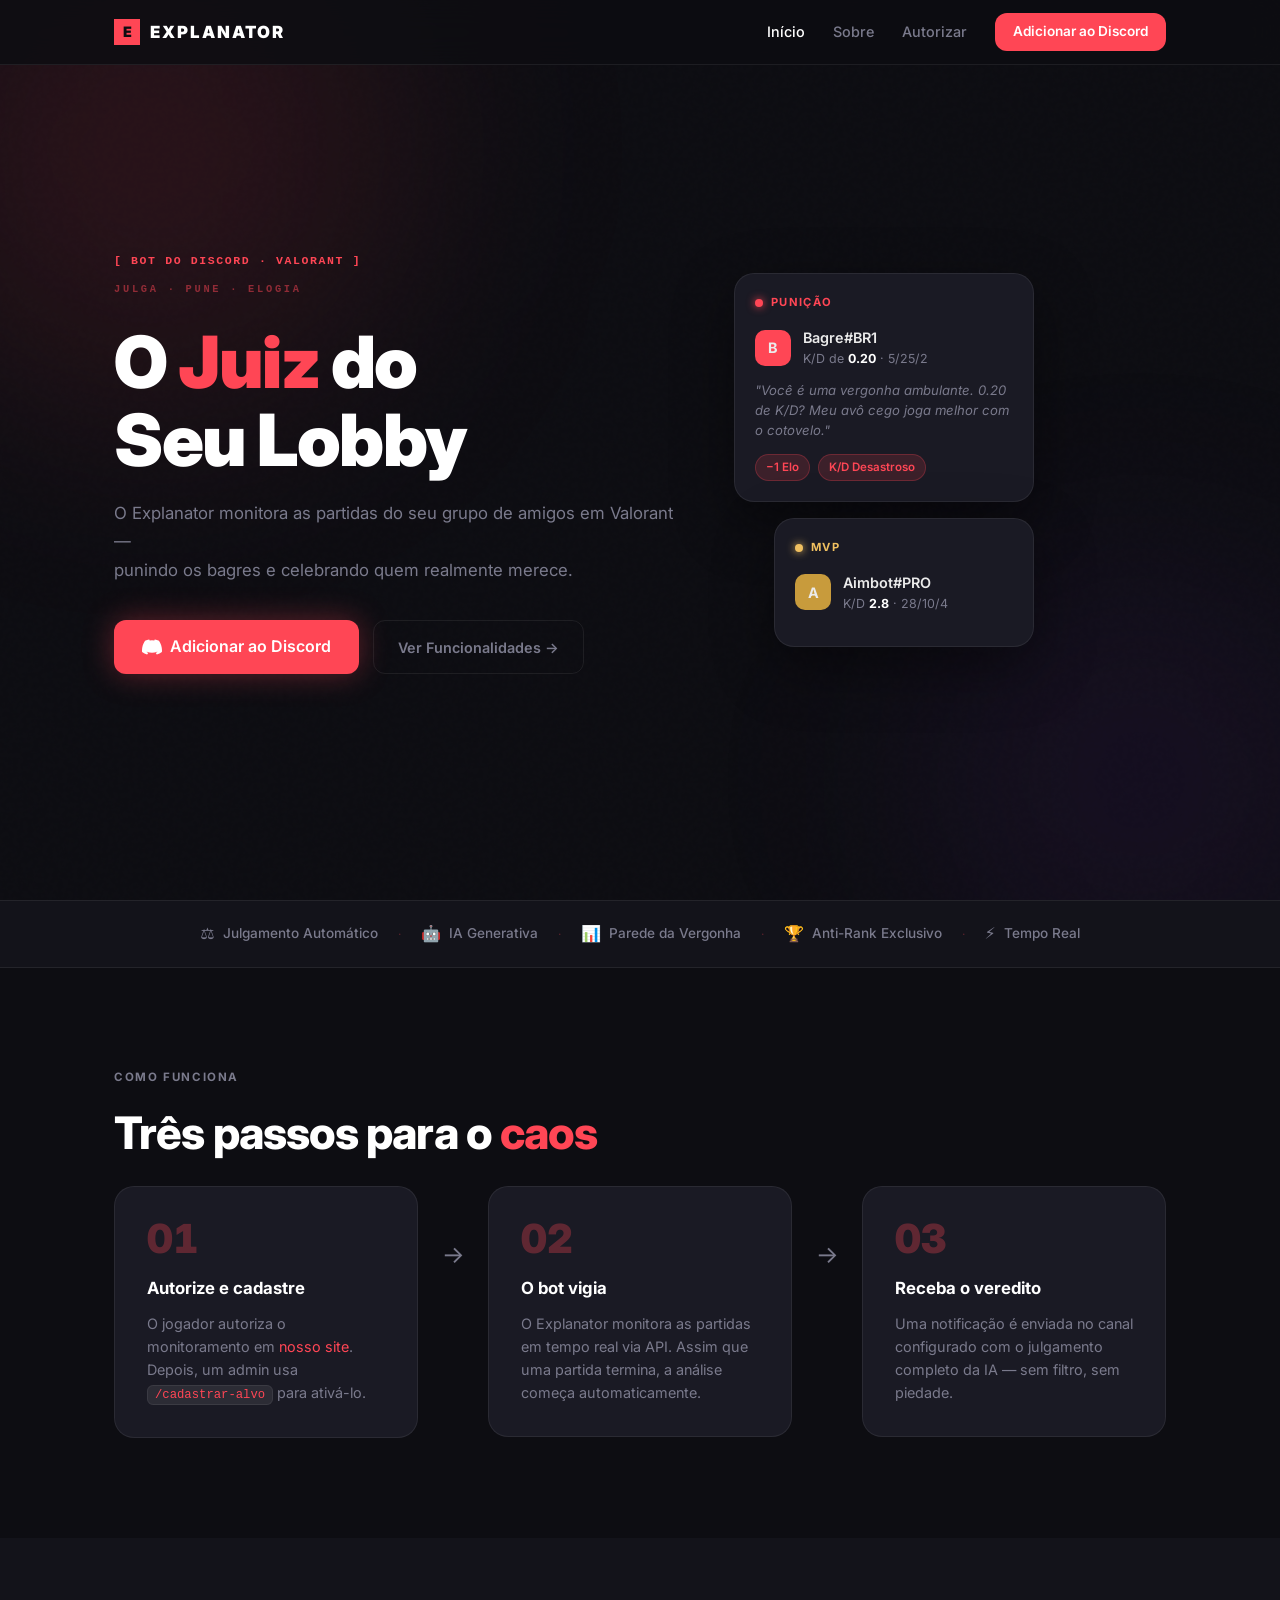
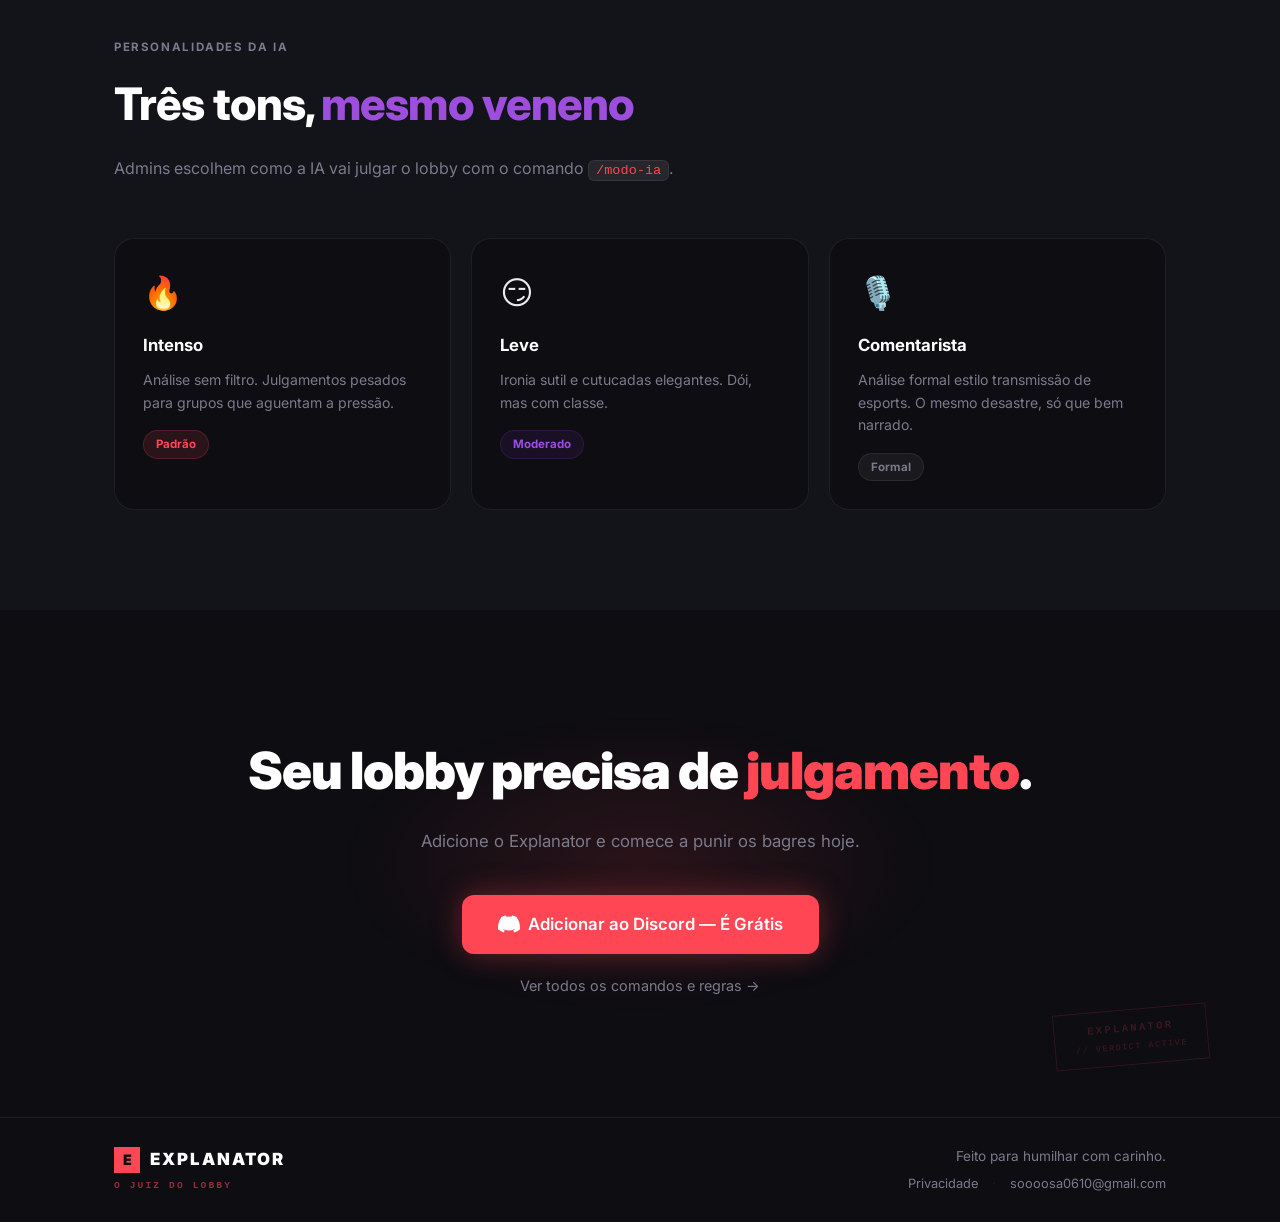
==== commit facd0872: "implementacao do RSO" ====
--- a/website/index.html
+++ b/website/index.html
@@ -4,6 +4,7 @@
   <meta charset="UTF-8" />
   <meta name="viewport" content="width=device-width, initial-scale=1.0" />
   <title>Explanator — O Juiz do Lobby</title>
+  <link rel="icon" type="image/png" href="assets/Explanator-Avatar-01-Solid.png" />
   <link rel="stylesheet" href="styles.css" />
   <link rel="preconnect" href="https://fonts.googleapis.com" />
   <link href="https://fonts.googleapis.com/css2?family=Inter:wght@300;400;500;600;700;900&display=swap" rel="stylesheet" />
@@ -20,6 +21,7 @@
       <div class="nav-links">
         <a href="index.html" class="nav-link active">Início</a>
         <a href="sobre.html" class="nav-link">Sobre</a>
+        <a href="autorizar.html" class="nav-link">Autorizar</a>
         <a href="https://discord.com/oauth2/authorize?client_id=1485752489520136362&permissions=8&integration_type=0&scope=bot+applications.commands" target="_blank" class="btn btn-nav">Adicionar ao Discord</a>
       </div>
     </div>
@@ -112,8 +114,8 @@
       <div class="steps">
         <div class="step">
           <div class="step-num">01</div>
-          <h3>Cadastre os alvos</h3>
-          <p>Use <code>/cadastrar-alvo</code> para adicionar os jogadores que o Explanator deve monitorar. Basta o Riot ID.</p>
+          <h3>Autorize e cadastre</h3>
+          <p>O jogador autoriza o monitoramento em <a href="autorizar.html" style="color:var(--red);">nosso site</a>. Depois, um admin usa <code>/cadastrar-alvo</code> para ativá-lo.</p>
         </div>
         <div class="step-arrow">→</div>
         <div class="step">
